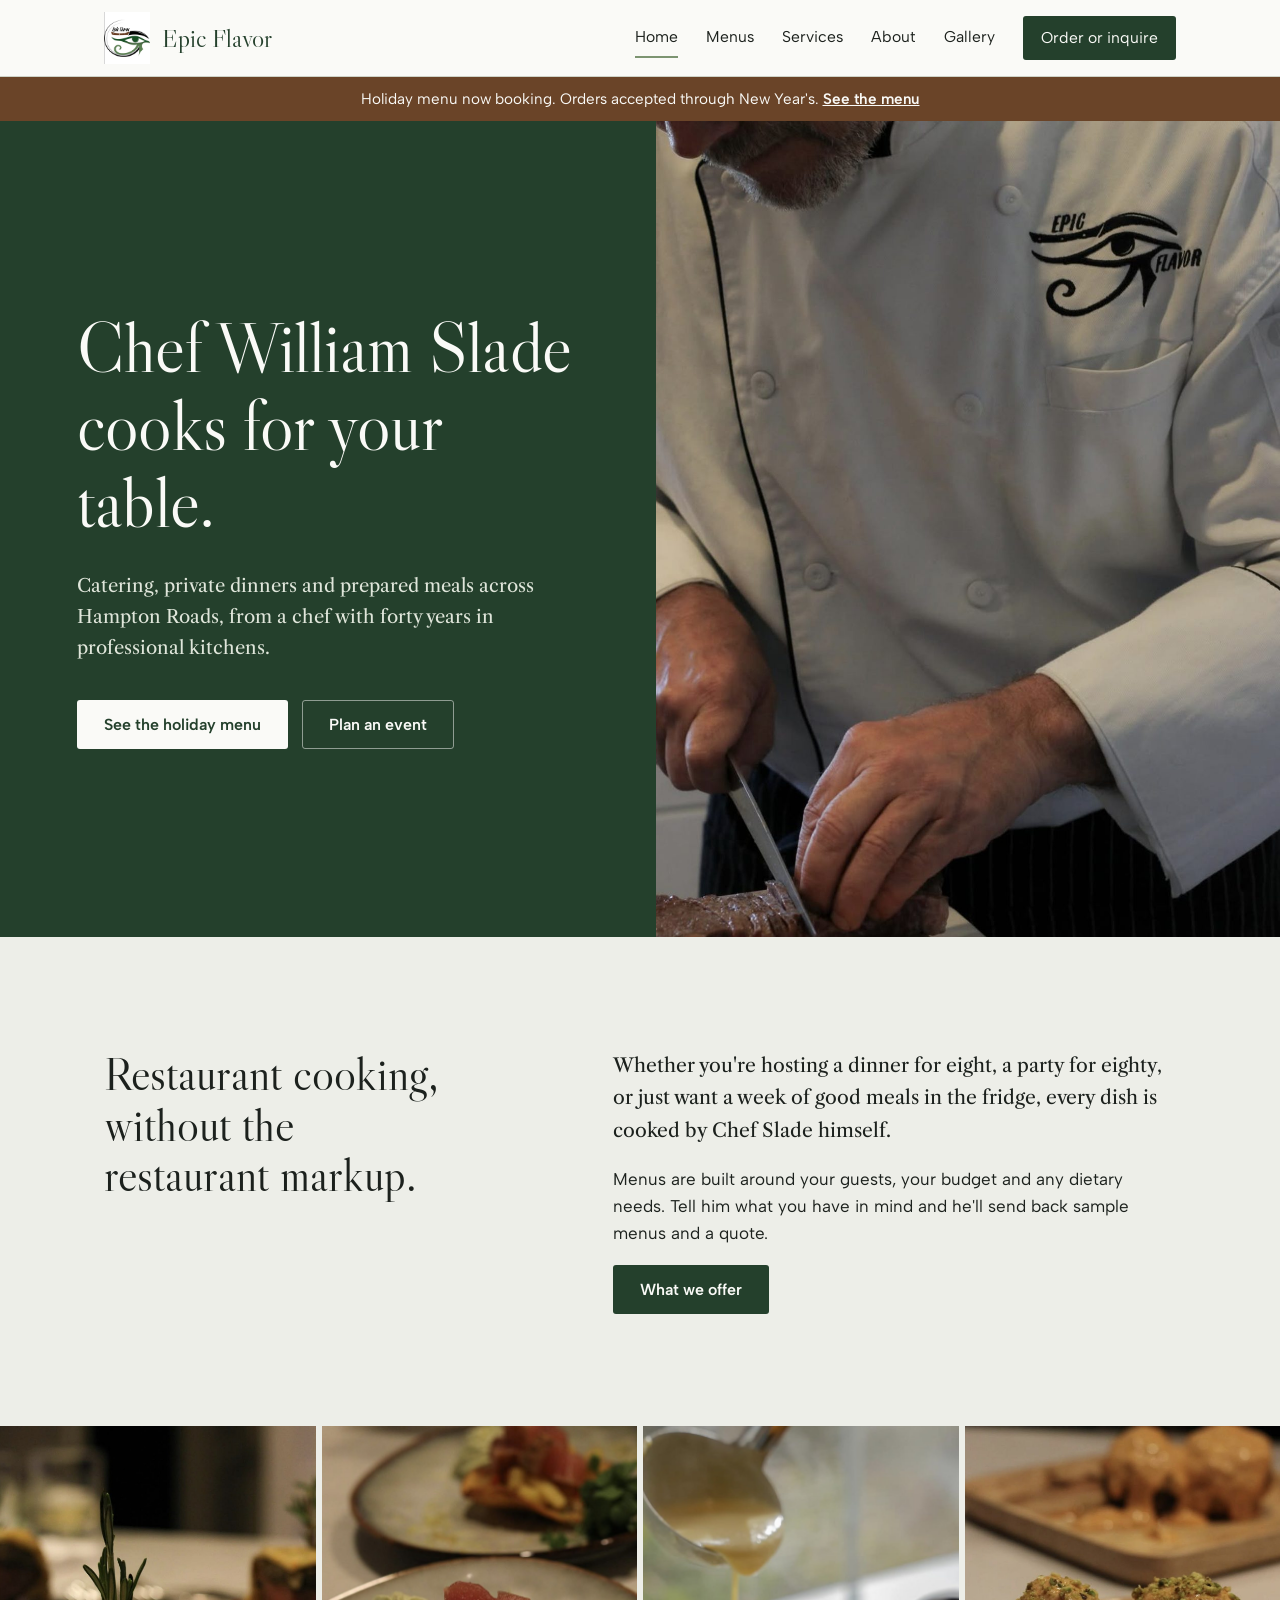
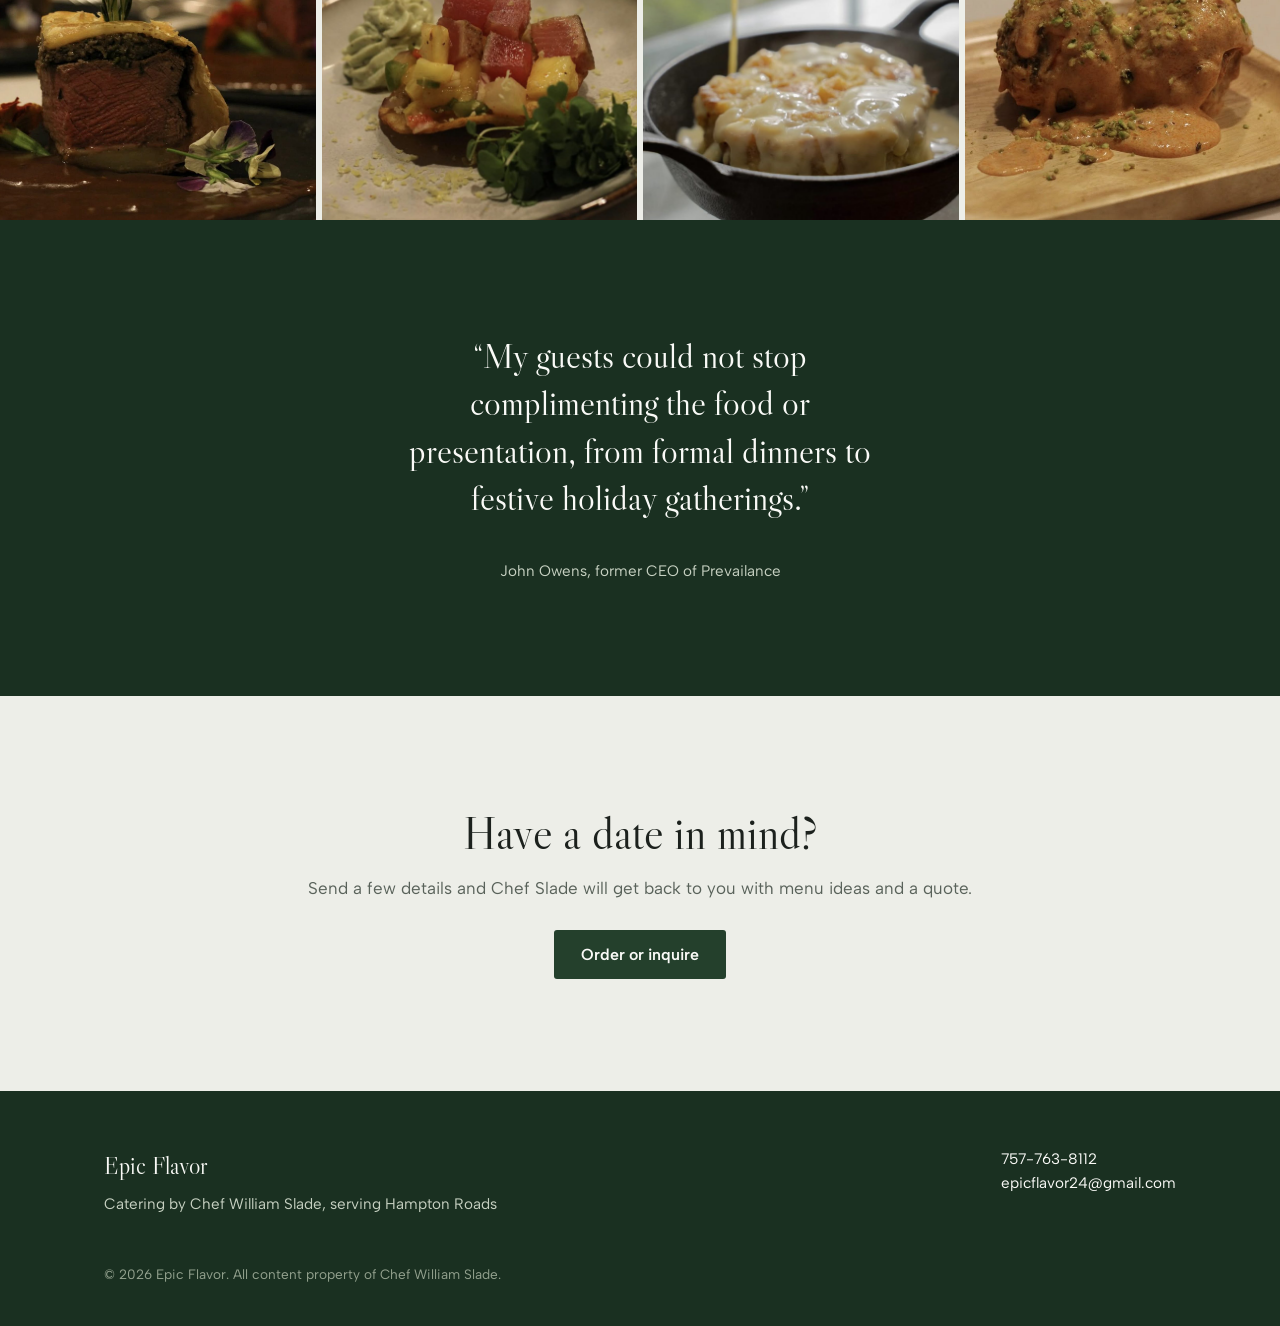
==== index.html @ 5817b961 "Build new Epic Flavor site Static site with menus stored as JSON, click-to-reveal pricing, Netlify F" ====
<!DOCTYPE html>
<html lang="en">
<head>
  <meta charset="utf-8">
  <meta name="viewport" content="width=device-width, initial-scale=1">
  <title>Epic Flavor | Catering by Chef William Slade</title>
  <meta name="description" content="Chef-made catering, private dinners and prepared meals in Hampton Roads by Chef William Slade.">
  <link rel="icon" href="/images/logo.png">
  <link rel="preconnect" href="https://fonts.googleapis.com">
  <link rel="preconnect" href="https://fonts.gstatic.com" crossorigin>
  <link href="https://fonts.googleapis.com/css2?family=Albert+Sans:wght@400;500;600&family=Libre+Caslon+Display&family=Libre+Caslon+Text:ital@0;1&display=swap" rel="stylesheet">
  <link rel="stylesheet" href="/styles.css">
</head>
<body>
  <header class="site-header">
    <div class="wrap">
      <a class="brand" href="/"><img src="/images/logo.png" alt="" width="46" height="52"><span>Epic Flavor</span></a>
      <button class="menu-toggle" type="button" aria-expanded="false" aria-controls="nav">Menu</button>
      <nav class="nav" id="nav" aria-label="Main">
        <a href="/index.html" aria-current="page">Home</a>
        <a href="/menus.html">Menus</a>
        <a href="/services.html">Services</a>
        <a href="/about.html">About</a>
        <a href="/gallery.html">Gallery</a>
        <a class="nav-order" href="/order.html">Order or inquire</a>
      </nav>
    </div>
  </header>
  <div class="season" hidden></div>
  <main>
    <section class="hero">
      <div class="hero-text">
        <h1>Chef William Slade cooks for your table.</h1>
        <p>Catering, private dinners and prepared meals across Hampton Roads, from a chef with forty years in professional kitchens.</p>
        <div class="hero-actions">
          <a class="btn btn-light" href="/menus.html">See the holiday menu</a>
          <a class="btn btn-ghost" href="/order.html">Plan an event</a>
        </div>
      </div>
      <div class="hero-photo">
        <img src="/images/chef-carving.jpg" alt="Chef William Slade carving beef tenderloin" width="1225" height="1600">
      </div>
    </section>

    <section class="section">
      <div class="wrap intro-grid">
        <h2>Restaurant cooking, without the restaurant markup.</h2>
        <div class="prose">
          <p class="lead">Whether you're hosting a dinner for eight, a party for eighty, or just want a week of good meals in the fridge, every dish is cooked by Chef Slade himself.</p>
          <p>Menus are built around your guests, your budget and any dietary needs. Tell him what you have in mind and he'll send back sample menus and a quote.</p>
          <a class="btn btn-dark" href="/services.html">What we offer</a>
        </div>
      </div>
    </section>

    <div class="strip" aria-label="Dishes by Chef Slade">
      <img src="/images/beef-wellington.jpg" alt="Beef Wellington with rosemary and edible flowers" loading="lazy">
      <img src="/images/ahi-tuna.jpg" alt="Seared ahi tuna with pineapple salsa on a crisp" loading="lazy">
      <img src="/images/bread-pudding.jpg" alt="Sauce poured over bread pudding in a cast iron dish" loading="lazy">
      <img src="/images/pistachio-dish.jpg" alt="Plated dish with sauce and crushed pistachio" loading="lazy">
    </div>

    <section class="section quote">
      <div class="wrap">
        <blockquote>
          <p>&ldquo;My guests could not stop complimenting the food or presentation, from formal dinners to festive holiday gatherings.&rdquo;</p>
          <cite>John Owens, former CEO of Prevailance</cite>
        </blockquote>
      </div>
    </section>

    <section class="section cta">
      <div class="wrap">
        <h2>Have a date in mind?</h2>
        <p>Send a few details and Chef Slade will get back to you with menu ideas and a quote.</p>
        <a class="btn btn-dark" href="/order.html">Order or inquire</a>
      </div>
    </section>
  </main>
  <footer class="site-footer">
    <div class="wrap">
      <div>
        <div class="f-brand">Epic Flavor</div>
        <div>Catering by Chef William Slade, serving Hampton Roads</div>
      </div>
      <div>
        <div><a href="tel:7577638112">757-763-8112</a></div>
        <div><a href="mailto:epicflavor24@gmail.com">epicflavor24@gmail.com</a></div>
      </div>
      <div class="small">&copy; <span id="yr">2026</span> Epic Flavor. All content property of Chef William Slade.</div>
    </div>
  </footer>
  <script src="/site.js" defer></script>
</body>
</html>
---- styles.css ----
:root {
  --linen: #edeee8;
  --paper: #fafaf7;
  --forest: #24402c;
  --forest-deep: #1a3021;
  --sage: #7c9471;
  --ink: #1c211d;
  --muted: #59625a;
  --walnut: #6a4428;
  --line: #cfd3c8;
  --display: "Libre Caslon Display", Georgia, serif;
  --serif: "Libre Caslon Text", Georgia, serif;
  --sans: "Albert Sans", system-ui, sans-serif;
  --wrap: 1120px;
}

*, *::before, *::after { box-sizing: border-box; }
html { -webkit-text-size-adjust: 100%; }
body {
  margin: 0;
  background: var(--linen);
  color: var(--ink);
  font: 400 1.0625rem/1.6 var(--sans);
}
img { display: block; max-width: 100%; height: auto; }
a { color: inherit; }
:focus-visible { outline: 2px solid var(--walnut); outline-offset: 3px; }

h1, h2, h3 { font-family: var(--display); font-weight: 400; line-height: 1.1; margin: 0; }
h1 { font-size: clamp(2.6rem, 5.5vw, 4.4rem); letter-spacing: -0.01em; }
h2 { font-size: clamp(2rem, 3.6vw, 2.9rem); }
h3 { font-size: 1.5rem; }
p { margin: 0 0 1em; }

.wrap { max-width: var(--wrap); margin: 0 auto; padding: 0 24px; }
.prose { max-width: 62ch; }
.lead { font-family: var(--serif); font-size: 1.2rem; line-height: 1.7; }

/* Header */
.site-header { background: var(--paper); border-bottom: 1px solid var(--line); }
.site-header .wrap { display: flex; align-items: center; justify-content: space-between; gap: 24px; min-height: 76px; }
.brand { display: flex; align-items: center; gap: 12px; text-decoration: none; }
.brand img { width: 46px; height: auto; }
.brand span { font-family: var(--display); font-size: 1.6rem; color: var(--forest); }
.nav { display: flex; gap: 28px; align-items: center; }
.nav a { text-decoration: none; font-size: 0.98rem; color: var(--ink); padding: 6px 0; border-bottom: 2px solid transparent; }
.nav a:hover, .nav a[aria-current="page"] { border-color: var(--sage); }
.nav .nav-order { background: var(--forest); color: var(--paper); padding: 9px 18px; border-radius: 3px; border: 0; }
.nav .nav-order:hover { background: var(--forest-deep); }
.menu-toggle { display: none; }

@media (max-width: 820px) {
  .menu-toggle {
    display: block; background: none; border: 1px solid var(--line); border-radius: 3px;
    font: 500 0.95rem var(--sans); padding: 8px 14px; color: var(--ink); cursor: pointer;
  }
  .nav { display: none; position: absolute; left: 0; right: 0; top: 76px; background: var(--paper);
    flex-direction: column; align-items: stretch; gap: 0; padding: 8px 24px 20px; border-bottom: 1px solid var(--line); z-index: 10; }
  .nav.open { display: flex; }
  .nav a { padding: 12px 0; border-bottom: 1px solid var(--line); }
  .nav .nav-order { margin-top: 14px; text-align: center; }
  .site-header { position: relative; }
}

/* Season banner */
.season { background: var(--walnut); color: var(--paper); text-align: center; font-size: 0.95rem; padding: 10px 24px; }
.season a { color: var(--paper); font-weight: 600; }
.season[hidden] { display: none; }

/* Buttons */
.btn {
  display: inline-block; text-decoration: none; font: 600 1rem var(--sans);
  padding: 14px 26px; border-radius: 3px; border: 1px solid transparent; cursor: pointer;
}
.btn-light { background: var(--paper); color: var(--forest); }
.btn-light:hover { background: #fff; }
.btn-ghost { border-color: rgba(250,250,247,0.5); color: var(--paper); }
.btn-ghost:hover { border-color: var(--paper); }
.btn-dark { background: var(--forest); color: var(--paper); }
.btn-dark:hover { background: var(--forest-deep); }

/* Hero */
.hero { display: grid; grid-template-columns: 1.05fr 1fr; background: var(--forest); color: var(--paper); min-height: min(86vh, 760px); }
.hero-text { padding: clamp(48px, 8vw, 110px) clamp(24px, 6vw, 80px); display: flex; flex-direction: column; justify-content: center; }
.hero-text h1 { max-width: 13ch; }
.hero-text p { font-family: var(--serif); font-size: 1.15rem; line-height: 1.7; max-width: 40ch; margin: 28px 0 36px; color: #dfe5da; }
.hero-actions { display: flex; flex-wrap: wrap; gap: 14px; }
.hero-photo { position: relative; overflow: hidden; }
.hero-photo img { width: 100%; height: 100%; object-fit: cover; object-position: 50% 30%; }
@media (max-width: 820px) {
  .hero { grid-template-columns: 1fr; }
  .hero-photo { order: -1; height: 56vh; }
}

/* Sections */
.section { padding: clamp(64px, 9vw, 112px) 0; }
.section-tight { padding-top: 0; }
.section-paper { background: var(--paper); }

.intro-grid { display: grid; grid-template-columns: 1fr 1.3fr; gap: clamp(32px, 6vw, 88px); align-items: start; }
.intro-grid h2 { max-width: 12ch; }
@media (max-width: 820px) { .intro-grid { grid-template-columns: 1fr; } }

/* Offerings list */
.offerings { margin-top: 48px; border-top: 1px solid var(--line); }
.offering { display: grid; grid-template-columns: 240px 1fr auto; gap: 24px; padding: 28px 0; border-bottom: 1px solid var(--line); align-items: baseline; }
.offering h3 { color: var(--forest); }
.offering p { margin: 0; color: var(--muted); max-width: 56ch; }
.offering .price { font-family: var(--serif); color: var(--walnut); white-space: nowrap; }
@media (max-width: 820px) { .offering { grid-template-columns: 1fr; gap: 6px; } }

/* Photo strip */
.strip { display: grid; grid-template-columns: repeat(4, 1fr); gap: 6px; }
.strip img { aspect-ratio: 4 / 5; object-fit: cover; width: 100%; }
@media (max-width: 820px) { .strip { grid-template-columns: repeat(2, 1fr); } }

/* Quote */
.quote { background: var(--forest-deep); color: var(--paper); }
.quote blockquote { margin: 0 auto; max-width: 30em; text-align: center; }
.quote blockquote p { font-family: var(--display); font-size: clamp(1.5rem, 2.8vw, 2.2rem); line-height: 1.35; }
.quote cite { font-style: normal; font-size: 0.95rem; color: #c7d1c2; }

/* CTA band */
.cta { text-align: center; }
.cta h2 { margin-bottom: 16px; }
.cta p { color: var(--muted); margin-bottom: 28px; }

/* Page heads */
.page-head { padding: clamp(56px, 8vw, 96px) 0 clamp(32px, 4vw, 48px); }
.page-head p { margin-top: 20px; }

/* About */
.about-grid { display: grid; grid-template-columns: 0.9fr 1.1fr; gap: clamp(32px, 6vw, 80px); align-items: start; }
.about-grid img { width: 100%; }
@media (max-width: 820px) { .about-grid { grid-template-columns: 1fr; } }
.testimonials { display: grid; grid-template-columns: 1fr 1fr; gap: 56px 64px; margin-top: 48px; }
.testimonials figure { margin: 0; }
.testimonials blockquote { margin: 0 0 14px; font-family: var(--serif); line-height: 1.75; }
.testimonials figcaption { font-size: 0.95rem; color: var(--muted); }
.testimonials figcaption strong { color: var(--ink); font-weight: 600; display: block; }
@media (max-width: 820px) { .testimonials { grid-template-columns: 1fr; } }

/* Gallery */
.gallery { columns: 3 280px; column-gap: 10px; }
.gallery img { width: 100%; margin-bottom: 10px; break-inside: avoid; }

/* Menus */
.tabs { display: flex; gap: 8px; flex-wrap: wrap; margin-bottom: 40px; }
.tab { font: 500 1rem var(--sans); background: transparent; border: 1px solid var(--line); color: var(--ink); padding: 10px 20px; border-radius: 3px; cursor: pointer; }
.tab[aria-selected="true"] { background: var(--forest); border-color: var(--forest); color: var(--paper); }
.menu-intro { max-width: 60ch; color: var(--muted); }
.price-toggle { margin: 8px 0 48px; }
.menu-section { margin-bottom: 56px; }
.menu-section h2 { font-size: 2rem; color: var(--forest); padding-bottom: 12px; border-bottom: 1px solid var(--line); }
.menu-note { font-family: var(--serif); font-style: italic; color: var(--muted); margin: 12px 0 0; }
.menu-items { list-style: none; margin: 8px 0 0; padding: 0; display: grid; grid-template-columns: 1fr 1fr; column-gap: 64px; }
.menu-items li { padding: 18px 0; border-bottom: 1px dotted var(--line); }
.menu-items .row { display: flex; justify-content: space-between; gap: 16px; align-items: baseline; }
.menu-items .name { font-weight: 600; }
.menu-items .desc { color: var(--muted); font-size: 0.98rem; margin-top: 4px; }
.menu-items .price { font-family: var(--serif); color: var(--walnut); white-space: nowrap; display: none; }
.show-prices .menu-items .price { display: inline; }
@media (max-width: 820px) { .menu-items { grid-template-columns: 1fr; } }

/* Form */
.form { display: grid; grid-template-columns: 1fr 1fr; gap: 20px 24px; max-width: 760px; }
.form .full { grid-column: 1 / -1; }
.form label { display: block; font-weight: 600; font-size: 0.95rem; margin-bottom: 6px; }
.form .hint { font-weight: 400; color: var(--muted); }
.form input, .form select, .form textarea {
  width: 100%; font: 400 1rem var(--sans); color: var(--ink); background: var(--paper);
  border: 1px solid #b9bfb3; border-radius: 3px; padding: 12px 14px;
}
.form textarea { min-height: 140px; resize: vertical; }
.form input:focus, .form select:focus, .form textarea:focus { outline: 2px solid var(--sage); outline-offset: 0; border-color: var(--sage); }
.hidden-field { position: absolute; left: -9999px; }
@media (max-width: 640px) { .form { grid-template-columns: 1fr; } }
.contact-direct { margin-top: 40px; color: var(--muted); }

/* Footer */
.site-footer { background: var(--forest-deep); color: #c7d1c2; padding: 56px 0 40px; font-size: 0.95rem; }
.site-footer .wrap { display: flex; flex-wrap: wrap; justify-content: space-between; gap: 32px; }
.site-footer .f-brand { font-family: var(--display); font-size: 1.5rem; color: var(--paper); margin-bottom: 6px; }
.site-footer a { color: var(--paper); text-decoration: none; }
.site-footer a:hover { text-decoration: underline; }
.site-footer .small { width: 100%; font-size: 0.85rem; color: #94a28f; margin-top: 16px; }

@media (prefers-reduced-motion: no-preference) {
  .hero-text > * { animation: rise 0.8s ease-out both; }
  .hero-text > *:nth-child(2) { animation-delay: 0.12s; }
  .hero-text > *:nth-child(3) { animation-delay: 0.24s; }
  @keyframes rise { from { opacity: 0; transform: translateY(14px); } to { opacity: 1; transform: none; } }
}
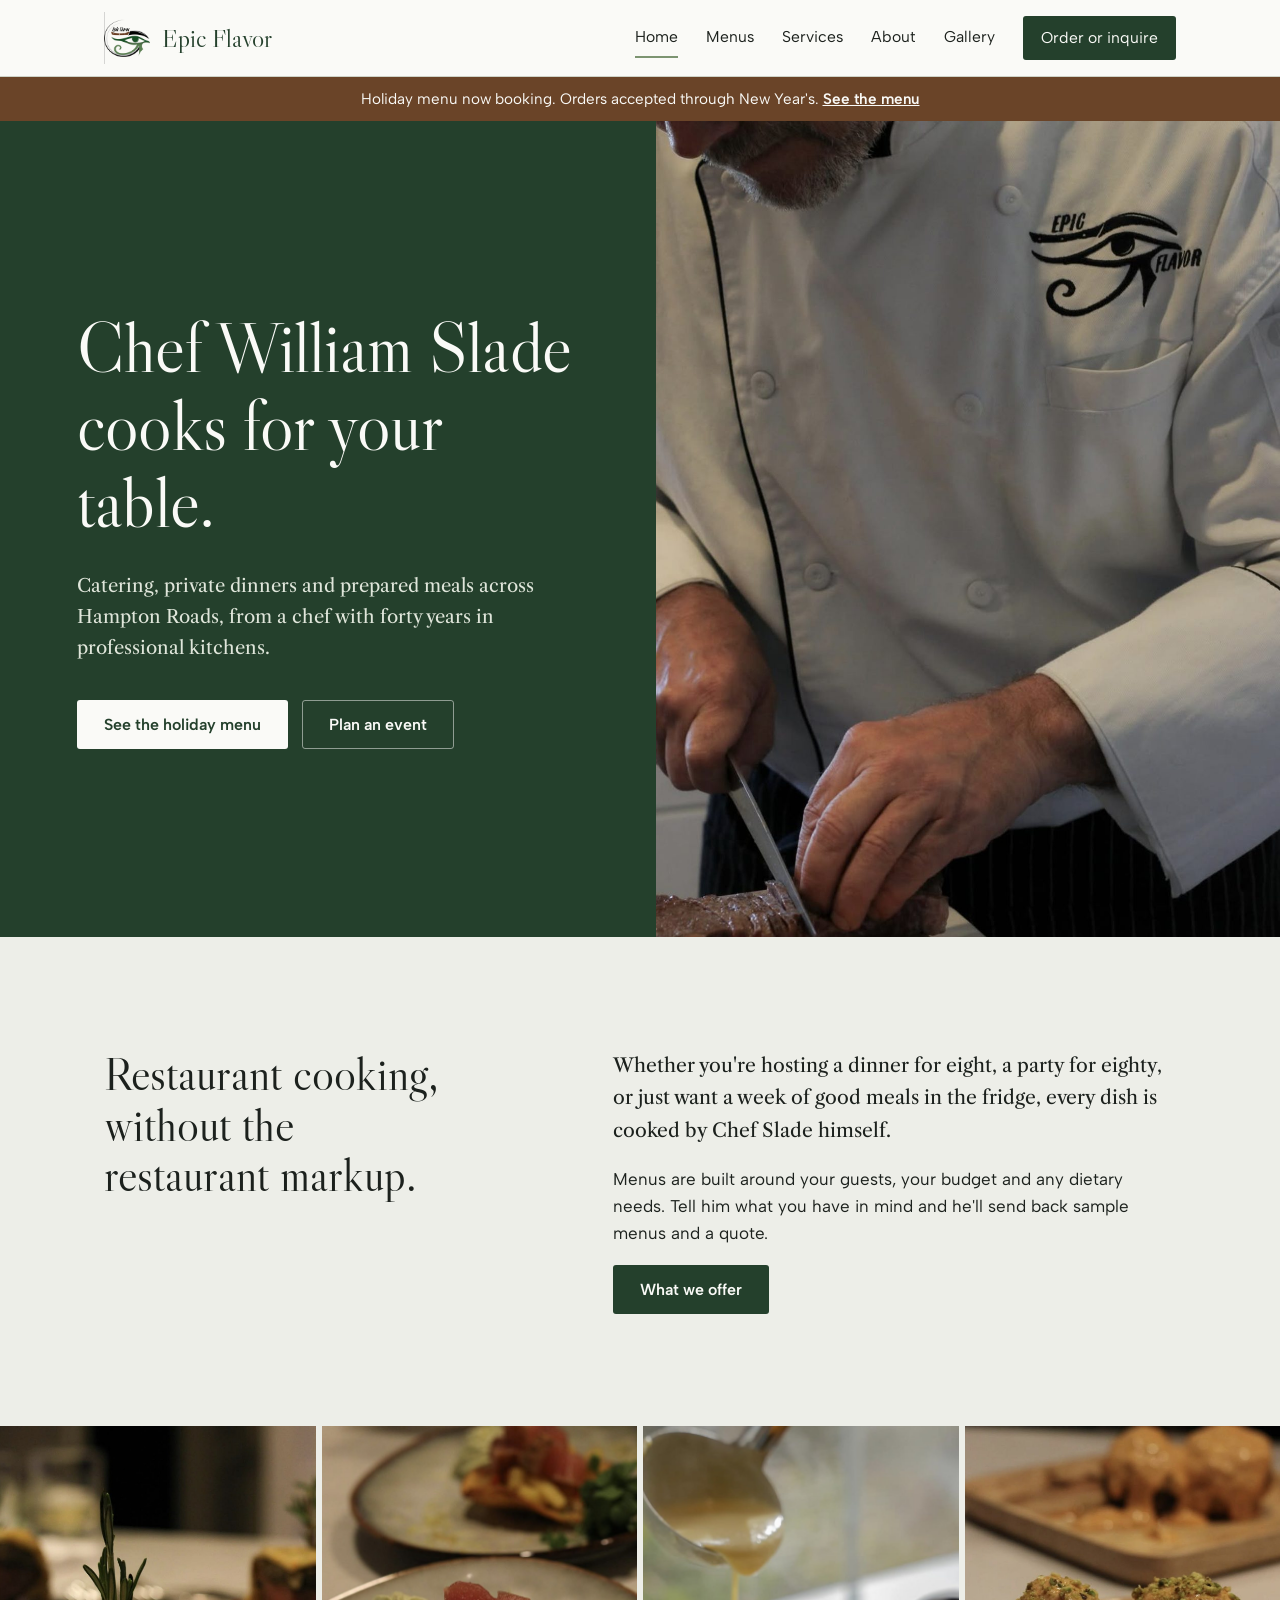
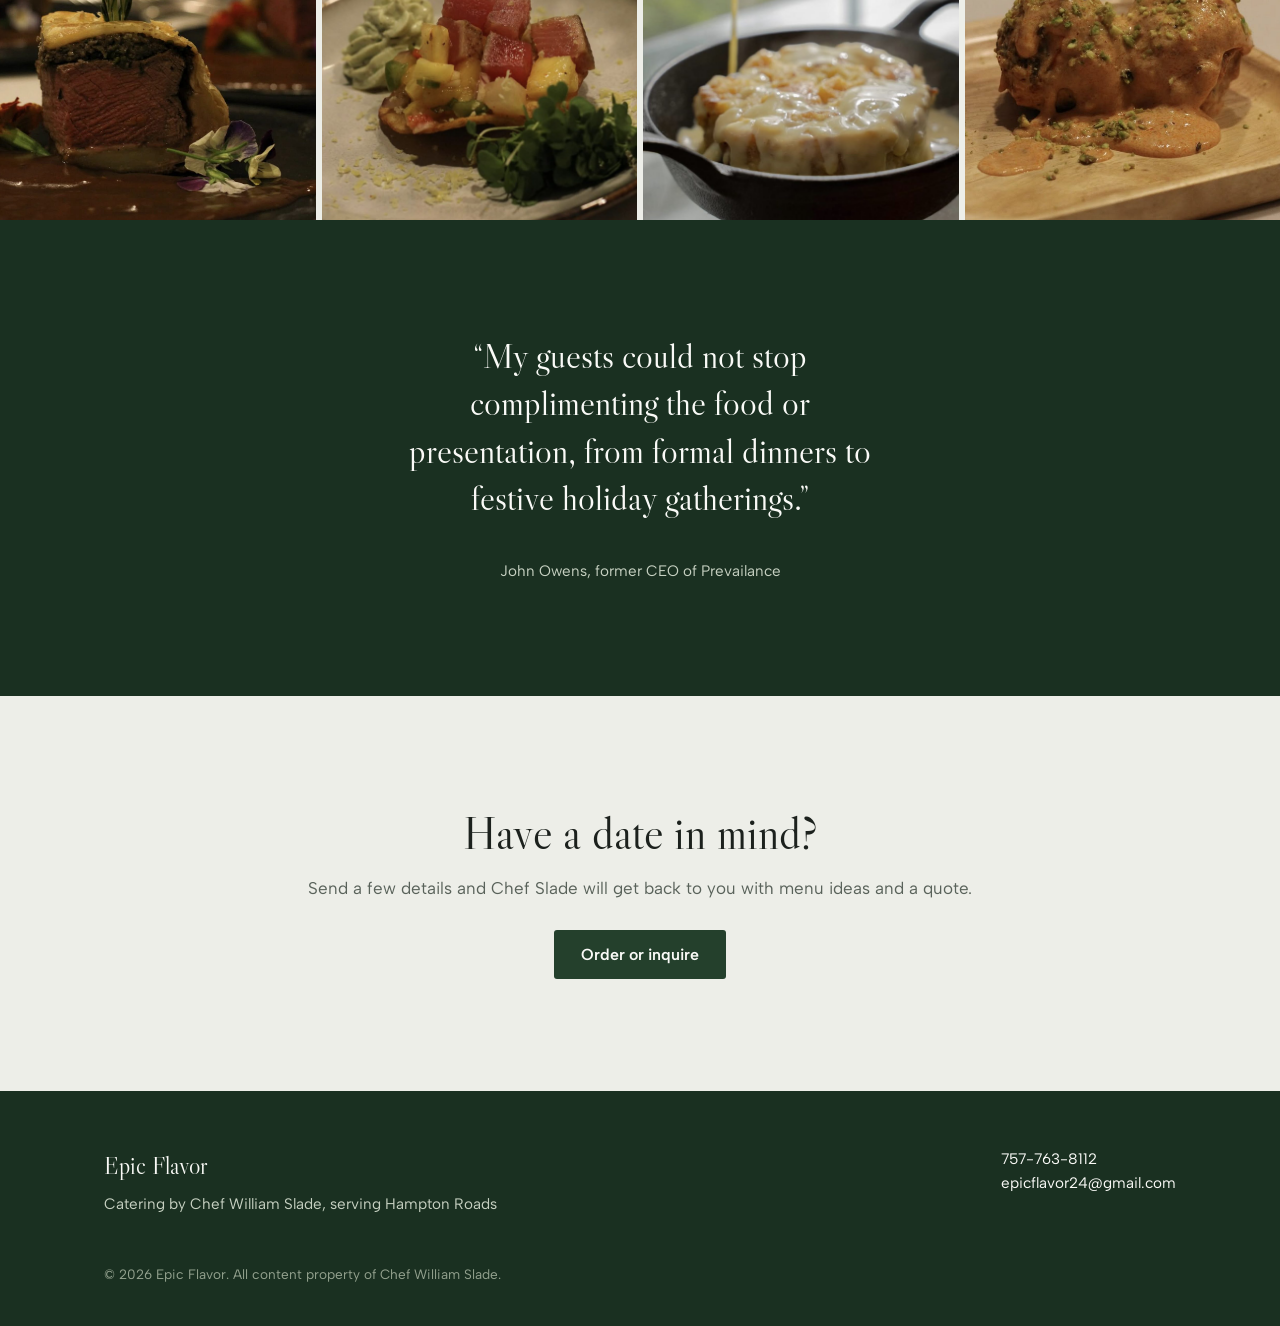
==== commit 52415d46: "Make header logo background transparent Co-Authored-By: Claude Opus 5.5 <noreply@anthropic.com> Clau" ====
--- a/index.html
+++ b/index.html
@@ -14,7 +14,7 @@
 <body>
   <header class="site-header">
     <div class="wrap">
-      <a class="brand" href="/"><img src="/images/logo.png" alt="" width="46" height="52"><span>Epic Flavor</span></a>
+      <a class="brand" href="/"><img src="/images/logo.png" alt="" width="46" height="46"><span>Epic Flavor</span></a>
       <button class="menu-toggle" type="button" aria-expanded="false" aria-controls="nav">Menu</button>
       <nav class="nav" id="nav" aria-label="Main">
         <a href="/index.html" aria-current="page">Home</a>
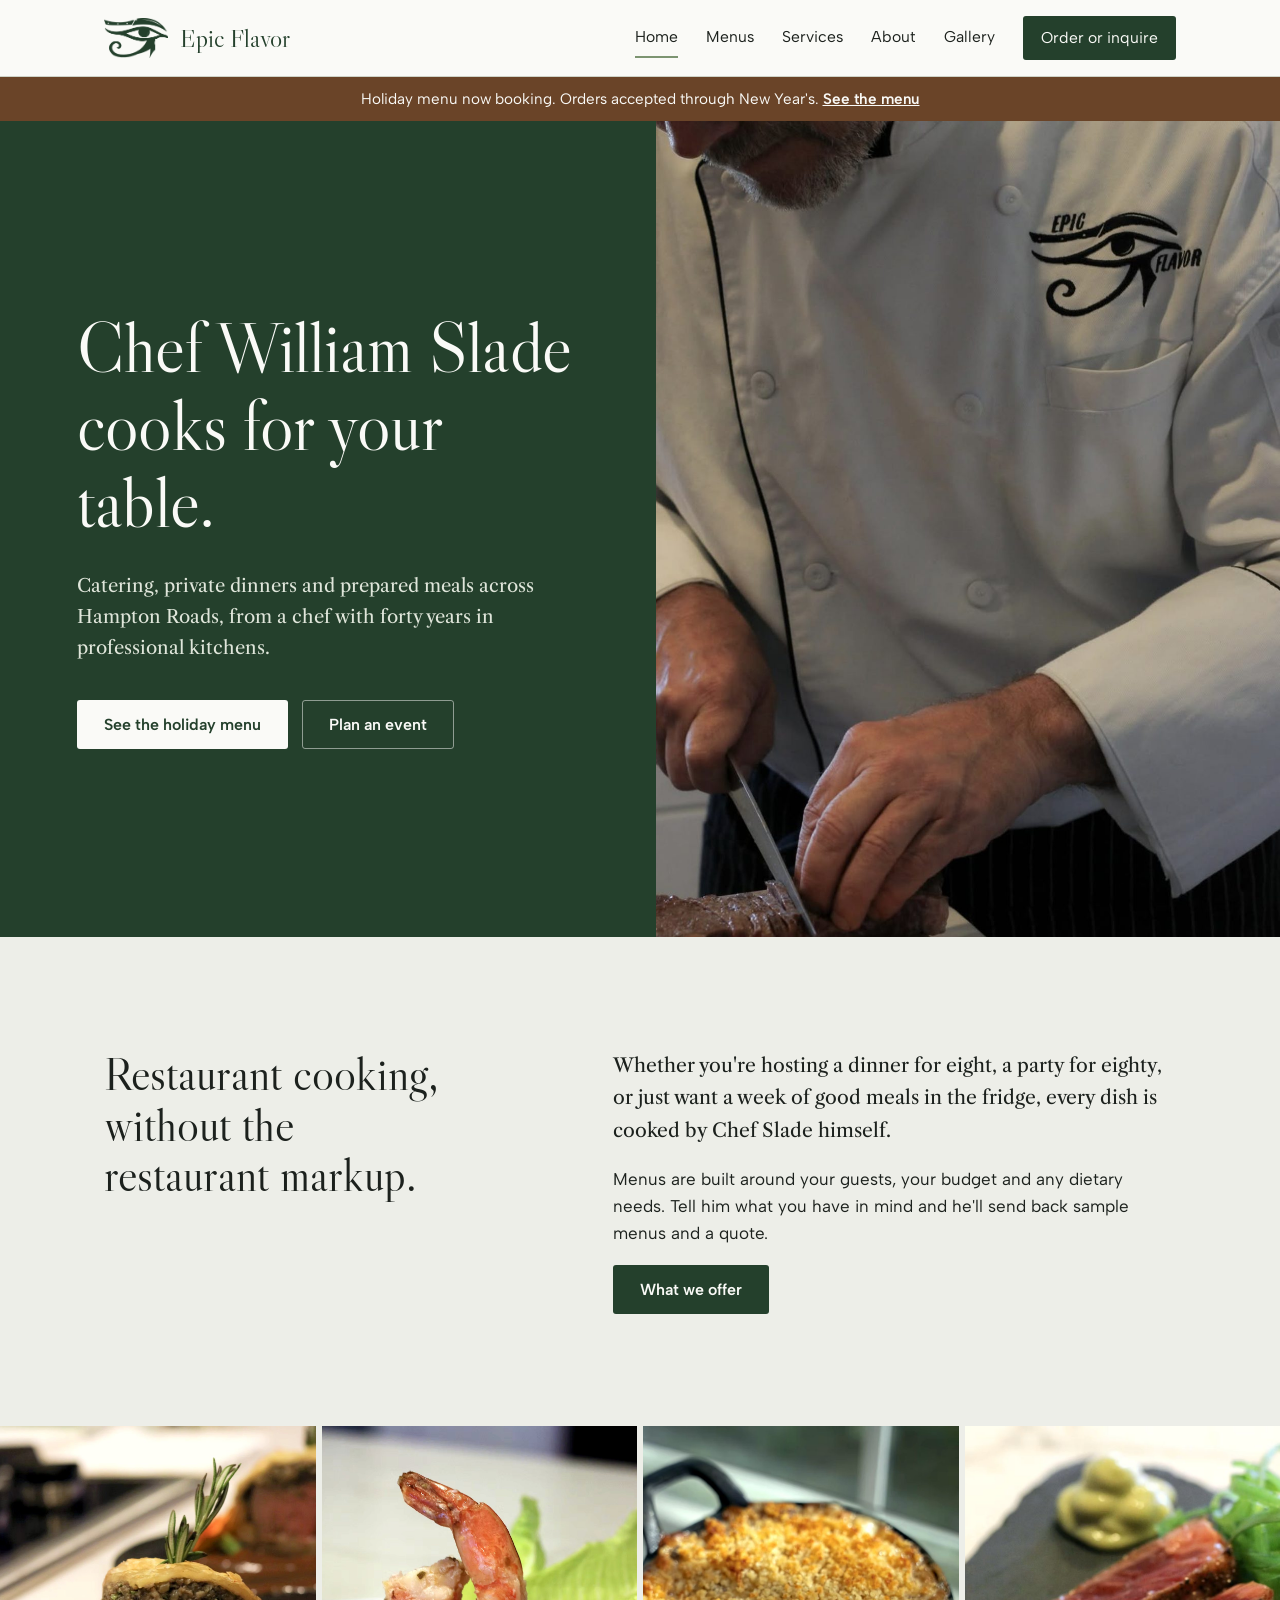
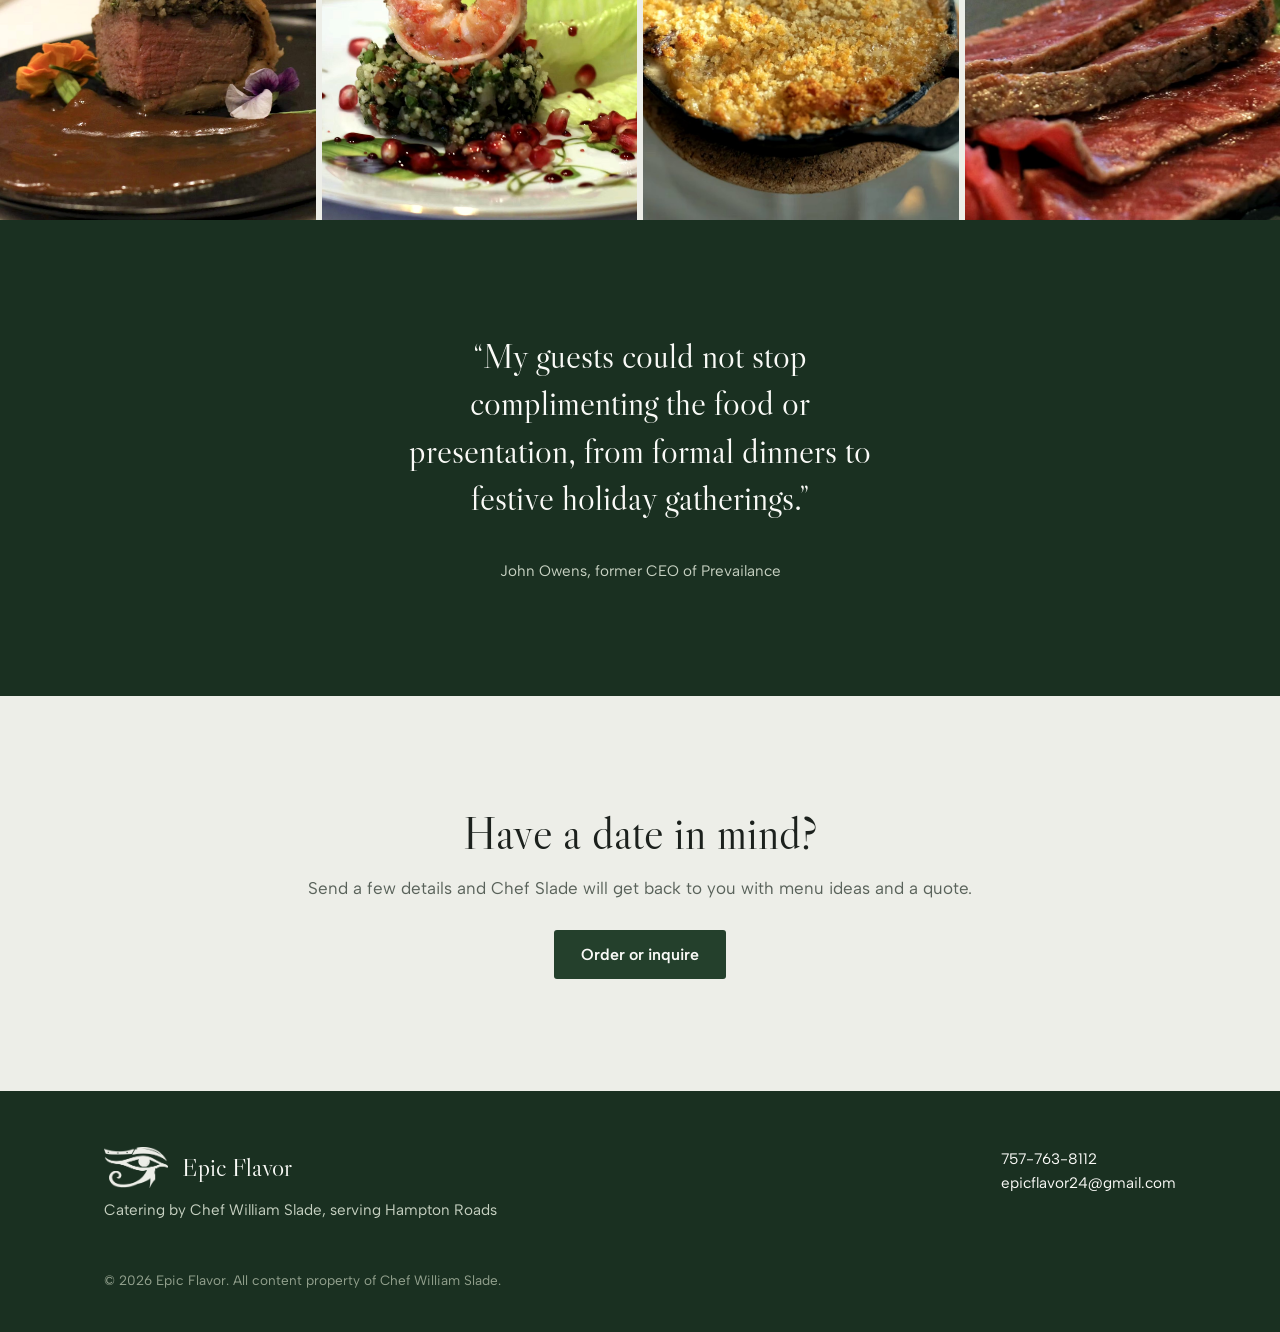
==== commit 5de92983: "Refresh logo, menus, services and gallery Solid-color logo rebuilt from the chef coat design, varied" ====
--- a/index.html
+++ b/index.html
@@ -5,7 +5,7 @@
   <meta name="viewport" content="width=device-width, initial-scale=1">
   <title>Epic Flavor | Catering by Chef William Slade</title>
   <meta name="description" content="Chef-made catering, private dinners and prepared meals in Hampton Roads by Chef William Slade.">
-  <link rel="icon" href="/images/logo.png">
+  <link rel="icon" href="/images/logo-mark.png">
   <link rel="preconnect" href="https://fonts.googleapis.com">
   <link rel="preconnect" href="https://fonts.gstatic.com" crossorigin>
   <link href="https://fonts.googleapis.com/css2?family=Albert+Sans:wght@400;500;600&family=Libre+Caslon+Display&family=Libre+Caslon+Text:ital@0;1&display=swap" rel="stylesheet">
@@ -14,7 +14,7 @@
 <body>
   <header class="site-header">
     <div class="wrap">
-      <a class="brand" href="/"><img src="/images/logo.png" alt="" width="46" height="46"><span>Epic Flavor</span></a>
+      <a class="brand" href="/"><img src="/images/logo-mark.png" alt="" width="64" height="43"><span>Epic Flavor</span></a>
       <button class="menu-toggle" type="button" aria-expanded="false" aria-controls="nav">Menu</button>
       <nav class="nav" id="nav" aria-label="Main">
         <a href="/index.html" aria-current="page">Home</a>
@@ -55,9 +55,9 @@
 
     <div class="strip" aria-label="Dishes by Chef Slade">
       <img src="/images/beef-wellington.jpg" alt="Beef Wellington with rosemary and edible flowers" loading="lazy">
-      <img src="/images/ahi-tuna.jpg" alt="Seared ahi tuna with pineapple salsa on a crisp" loading="lazy">
-      <img src="/images/bread-pudding.jpg" alt="Sauce poured over bread pudding in a cast iron dish" loading="lazy">
-      <img src="/images/pistachio-dish.jpg" alt="Plated dish with sauce and crushed pistachio" loading="lazy">
+      <img src="/images/prawn-tabouli.jpg" alt="Jumbo prawn with tabouli and pomegranate" loading="lazy">
+      <img src="/images/mac-and-cheese.jpg" alt="Baked mac and cheese in a cast iron dish" loading="lazy">
+      <img src="/images/wagyu-tataki.jpg" alt="Sliced wagyu tataki on slate" loading="lazy">
     </div>
 
     <section class="section quote">
@@ -80,7 +80,7 @@
   <footer class="site-footer">
     <div class="wrap">
       <div>
-        <div class="f-brand">Epic Flavor</div>
+        <div class="f-brand"><img src="/images/logo-mark-light.png" alt="" width="64" height="41"><span>Epic Flavor</span></div>
         <div>Catering by Chef William Slade, serving Hampton Roads</div>
       </div>
       <div>
--- a/styles.css
+++ b/styles.css
@@ -40,7 +40,7 @@
 .site-header { background: var(--paper); border-bottom: 1px solid var(--line); }
 .site-header .wrap { display: flex; align-items: center; justify-content: space-between; gap: 24px; min-height: 76px; }
 .brand { display: flex; align-items: center; gap: 12px; text-decoration: none; }
-.brand img { width: 46px; height: auto; }
+.brand img { width: 64px; height: auto; }
 .brand span { font-family: var(--display); font-size: 1.6rem; color: var(--forest); }
 .nav { display: flex; gap: 28px; align-items: center; }
 .nav a { text-decoration: none; font-size: 0.98rem; color: var(--ink); padding: 6px 0; border-bottom: 2px solid transparent; }
@@ -140,9 +140,6 @@
 .testimonials figcaption strong { color: var(--ink); font-weight: 600; display: block; }
 @media (max-width: 820px) { .testimonials { grid-template-columns: 1fr; } }
 
-/* Gallery */
-.gallery { columns: 3 280px; column-gap: 10px; }
-.gallery img { width: 100%; margin-bottom: 10px; break-inside: avoid; }
 
 /* Menus */
 .tabs { display: flex; gap: 8px; flex-wrap: wrap; margin-bottom: 40px; }
@@ -150,17 +147,15 @@
 .tab[aria-selected="true"] { background: var(--forest); border-color: var(--forest); color: var(--paper); }
 .menu-intro { max-width: 60ch; color: var(--muted); }
 .price-toggle { margin: 8px 0 48px; }
-.menu-section { margin-bottom: 56px; }
-.menu-section h2 { font-size: 2rem; color: var(--forest); padding-bottom: 12px; border-bottom: 1px solid var(--line); }
+
 .menu-note { font-family: var(--serif); font-style: italic; color: var(--muted); margin: 12px 0 0; }
-.menu-items { list-style: none; margin: 8px 0 0; padding: 0; display: grid; grid-template-columns: 1fr 1fr; column-gap: 64px; }
+.menu-items { list-style: none; margin: 8px 0 0; padding: 0; }
 .menu-items li { padding: 18px 0; border-bottom: 1px dotted var(--line); }
 .menu-items .row { display: flex; justify-content: space-between; gap: 16px; align-items: baseline; }
 .menu-items .name { font-weight: 600; }
 .menu-items .desc { color: var(--muted); font-size: 0.98rem; margin-top: 4px; }
 .menu-items .price { font-family: var(--serif); color: var(--walnut); white-space: nowrap; display: none; }
-.show-prices .menu-items .price { display: inline; }
-@media (max-width: 820px) { .menu-items { grid-template-columns: 1fr; } }
+.show-prices .price { display: inline; }
 
 /* Form */
 .form { display: grid; grid-template-columns: 1fr 1fr; gap: 20px 24px; max-width: 760px; }
@@ -180,7 +175,7 @@
 /* Footer */
 .site-footer { background: var(--forest-deep); color: #c7d1c2; padding: 56px 0 40px; font-size: 0.95rem; }
 .site-footer .wrap { display: flex; flex-wrap: wrap; justify-content: space-between; gap: 32px; }
-.site-footer .f-brand { font-family: var(--display); font-size: 1.5rem; color: var(--paper); margin-bottom: 6px; }
+.site-footer .f-logo { width: 170px; height: auto; margin-bottom: 14px; }
 .site-footer a { color: var(--paper); text-decoration: none; }
 .site-footer a:hover { text-decoration: underline; }
 .site-footer .small { width: 100%; font-size: 0.85rem; color: #94a28f; margin-top: 16px; }
@@ -191,3 +186,68 @@
   .hero-text > *:nth-child(3) { animation-delay: 0.24s; }
   @keyframes rise { from { opacity: 0; transform: translateY(14px); } to { opacity: 1; transform: none; } }
 }
+
+/* Menu sections: varied layouts */
+.menu-section { margin-bottom: clamp(56px, 8vw, 96px); }
+.menu-section h2 { font-size: clamp(2rem, 3.4vw, 2.6rem); color: var(--forest); margin-top: 4px; }
+.menu-section.has-image { display: grid; grid-template-columns: 5fr 7fr; gap: clamp(32px, 5vw, 72px); align-items: start; }
+.menu-section.has-image.flip { grid-template-columns: 7fr 5fr; }
+.menu-section.has-image.flip .menu-photo { order: 2; }
+.menu-photo { width: 100%; aspect-ratio: 1 / 1; object-fit: cover; object-position: center; }
+.menu-section:not(.has-image) .menu-items { display: grid; grid-template-columns: 1fr 1fr; column-gap: 64px; }
+.menu-items .price, .compact-items .price { display: none; }
+.menu-section.is-compact { align-items: center; }
+.compact-items { list-style: none; padding: 0; margin: 20px 0 0; }
+.compact-items li { font-family: var(--display); font-size: clamp(1.3rem, 2.2vw, 1.75rem); line-height: 1.3; padding: 12px 0; border-bottom: 1px solid var(--line); }
+.menu-section.is-band { background: var(--forest); color: var(--paper); padding: clamp(32px, 5vw, 64px); }
+.menu-section.is-band h2 { color: var(--paper); }
+.menu-section.is-band .menu-items { grid-template-columns: repeat(3, 1fr); column-gap: 40px; }
+.menu-section.is-band .menu-items li { border-bottom: 0; border-top: 1px solid rgba(250,250,247,0.25); padding-top: 20px; }
+.menu-section.is-band .row { flex-direction: column; gap: 4px; }
+.menu-section.is-band .name { font-family: var(--display); font-weight: 400; font-size: 1.5rem; }
+.menu-section.is-band .desc { color: #c9d3c4; }
+.menu-section.is-band .price { color: #e2c9a8; }
+.menu-section.is-band .menu-note { color: #c9d3c4; }
+@media (max-width: 820px) {
+  .menu-section.has-image, .menu-section.is-compact { grid-template-columns: 1fr; }
+  .menu-section.has-image.flip .menu-photo { order: 0; }
+  .menu-section.has-image.flip { grid-template-columns: 1fr; }
+  .menu-photo { aspect-ratio: 16 / 10; }
+  .menu-section:not(.has-image) .menu-items, .menu-section.is-band .menu-items { grid-template-columns: 1fr; }
+}
+
+/* Services: photo stories */
+.services { display: grid; gap: clamp(56px, 8vw, 104px); }
+.service { display: grid; grid-template-columns: 1.1fr 0.9fr; gap: clamp(28px, 5vw, 72px); align-items: center; }
+.service:nth-child(even) img { order: 2; }
+.service img { width: 100%; aspect-ratio: 5 / 4; object-fit: cover; }
+.service h2 { color: var(--forest); }
+.service-meta { font-family: var(--serif); font-style: italic; color: var(--walnut); margin: 10px 0 18px; }
+.service .price { display: block; font-family: var(--serif); font-size: 1.15rem; color: var(--walnut); border-top: 1px solid var(--line); padding-top: 14px; margin-top: 18px; }
+.service .price[hidden] { display: none; }
+.page-head .btn { margin-top: 8px; }
+@media (max-width: 820px) { .service { grid-template-columns: 1fr; } .service:nth-child(even) img { order: 0; } }
+
+/* Gallery */
+.gallery { display: grid; grid-template-columns: repeat(3, 1fr); gap: 10px; }
+.gallery figure { position: relative; margin: 0; overflow: hidden; }
+.gallery img { width: 100%; aspect-ratio: 1 / 1; object-fit: cover; display: block; }
+.gallery figcaption { font-size: 0.95rem; color: var(--muted); padding: 8px 2px 4px; }
+@media (max-width: 820px) { .gallery { grid-template-columns: repeat(2, 1fr); } }
+@media (hover: hover) {
+  .gallery figcaption {
+    position: absolute; inset: 0; display: flex; align-items: center; justify-content: center; text-align: center;
+    padding: 24px; background: rgba(28, 33, 29, 0.62); color: var(--paper);
+    font-family: var(--display); font-size: 1.7rem; opacity: 0; transition: opacity 0.25s ease;
+  }
+  .gallery img { transition: filter 0.25s ease; }
+  .gallery figure:hover img { filter: grayscale(1); }
+  .gallery figure:hover figcaption { opacity: 1; }
+}
+.show-prices .menu-items .price, .show-prices .compact-items .price { display: inline; }
+.menu-section.is-compact .compact-items { columns: 2; column-gap: 64px; }
+.menu-section.is-compact .compact-items li { break-inside: avoid; }
+@media (max-width: 820px) { .menu-section.is-compact .compact-items { columns: 1; } }
+.site-footer .f-brand { display: flex; align-items: center; gap: 14px; margin-bottom: 10px; }
+.site-footer .f-brand img { width: 64px; height: auto; }
+.site-footer .f-brand span { font-family: var(--display); font-size: 1.6rem; color: var(--paper); }
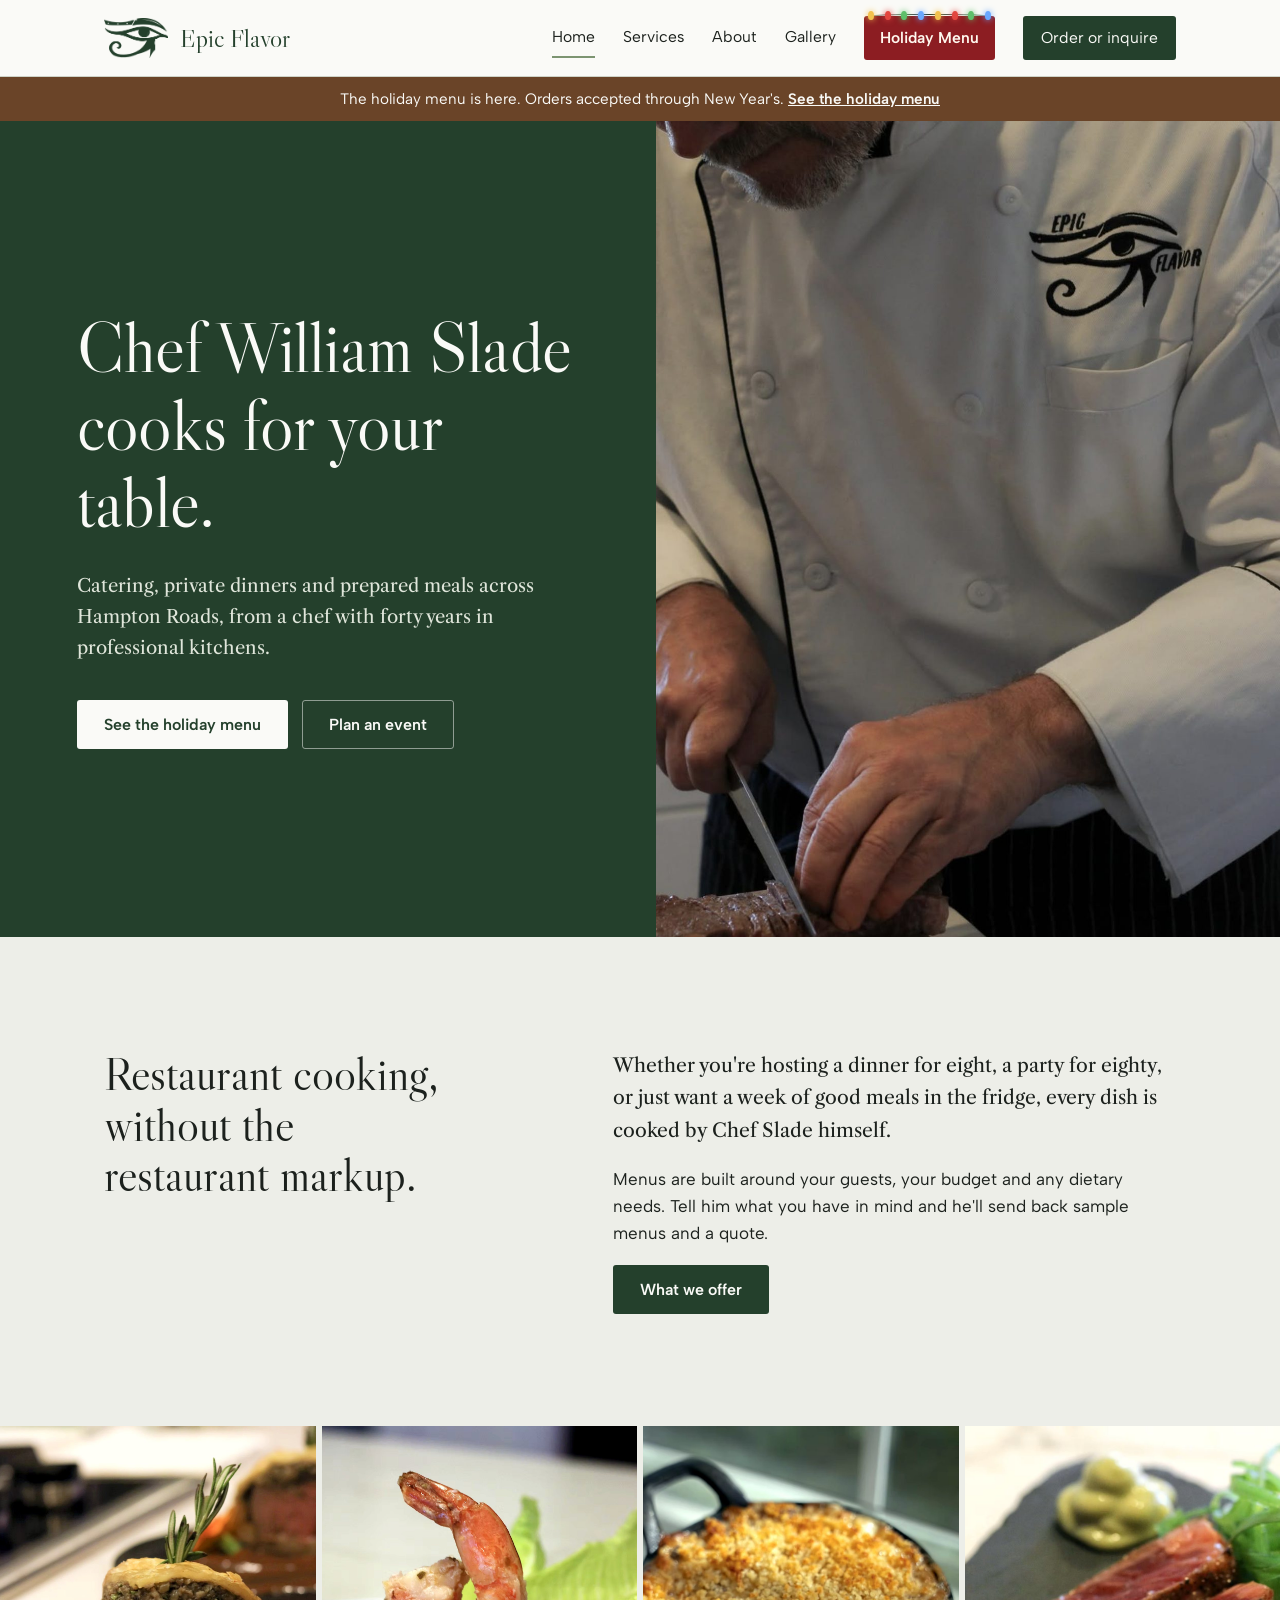
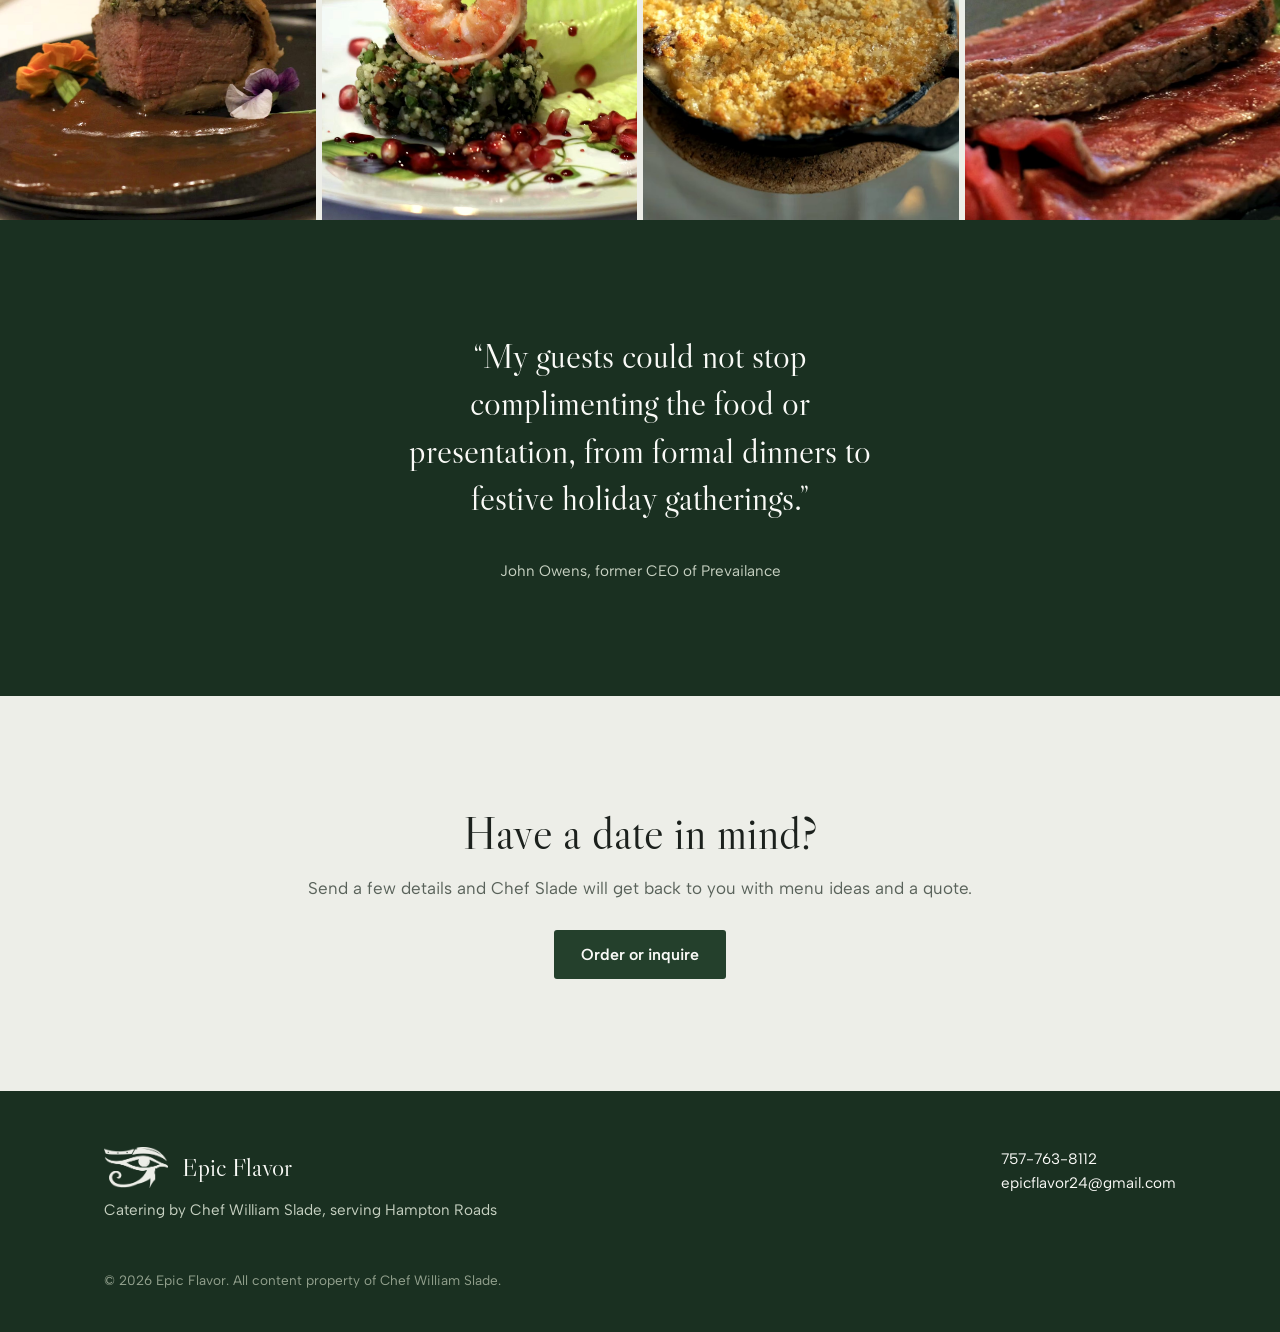
==== commit e78410ee: "Add festive holiday menu page Replace the Menus tab with a Holiday Menu button, use the chef's own m" ====
--- a/index.html
+++ b/index.html
@@ -18,10 +18,10 @@
       <button class="menu-toggle" type="button" aria-expanded="false" aria-controls="nav">Menu</button>
       <nav class="nav" id="nav" aria-label="Main">
         <a href="/index.html" aria-current="page">Home</a>
-        <a href="/menus.html">Menus</a>
         <a href="/services.html">Services</a>
         <a href="/about.html">About</a>
         <a href="/gallery.html">Gallery</a>
+        <a class="nav-holiday" href="/holiday.html"><span class="lights" aria-hidden="true"><i></i><i></i><i></i><i></i><i></i><i></i><i></i><i></i></span>Holiday Menu</a>
         <a class="nav-order" href="/order.html">Order or inquire</a>
       </nav>
     </div>
@@ -33,7 +33,7 @@
         <h1>Chef William Slade cooks for your table.</h1>
         <p>Catering, private dinners and prepared meals across Hampton Roads, from a chef with forty years in professional kitchens.</p>
         <div class="hero-actions">
-          <a class="btn btn-light" href="/menus.html">See the holiday menu</a>
+          <a class="btn btn-light" href="/holiday.html">See the holiday menu</a>
           <a class="btn btn-ghost" href="/order.html">Plan an event</a>
         </div>
       </div>
--- a/styles.css
+++ b/styles.css
@@ -251,3 +251,149 @@
 .site-footer .f-brand { display: flex; align-items: center; gap: 14px; margin-bottom: 10px; }
 .site-footer .f-brand img { width: 64px; height: auto; }
 .site-footer .f-brand span { font-family: var(--display); font-size: 1.6rem; color: var(--paper); }
+
+/* Holiday nav button with lights */
+.nav .nav-holiday {
+  position: relative; background: #8c1d22; color: #fff8ef; border: 0; border-radius: 3px;
+  padding: 9px 16px 9px; font-weight: 600; overflow: visible;
+}
+.nav .nav-holiday:hover, .nav .nav-holiday[aria-current="page"] { background: #741418; border-color: transparent; }
+.lights { position: absolute; left: 4px; right: 4px; top: -5px; height: 10px; display: flex; justify-content: space-between; pointer-events: none; }
+.lights::before { content: ""; position: absolute; left: 0; right: 0; top: 3px; height: 4px; border-top: 1px solid #2a3a2d; border-radius: 50%; }
+.lights i { position: relative; width: 6px; height: 9px; border-radius: 50% 50% 45% 45%; background: var(--c); box-shadow: 0 0 6px var(--c); }
+.lights i:nth-child(4n+1) { --c: #f2c14e; } .lights i:nth-child(4n+2) { --c: #e2463f; }
+.lights i:nth-child(4n+3) { --c: #5fbf6a; } .lights i:nth-child(4n+4) { --c: #6aa8ff; }
+@media (prefers-reduced-motion: no-preference) {
+  .lights i { animation: twinkle 2.4s ease-in-out infinite; }
+  .lights i:nth-child(2n) { animation-delay: 0.8s; } .lights i:nth-child(3n) { animation-delay: 1.6s; }
+  @keyframes twinkle { 50% { opacity: 0.45; box-shadow: none; } }
+}
+@media (max-width: 820px) { .nav .nav-holiday { text-align: center; margin-top: 14px; padding: 12px; border-bottom: 0; } .nav .nav-holiday + .nav-order { margin-top: 10px; } }
+
+/* Holiday page */
+.holiday-page { background: #f7f1e6; }
+.holiday-hero { background: #8c1d22; color: #fff8ef; padding: 0 0 clamp(48px, 7vw, 80px); overflow: hidden; }
+.holiday-hero .string { height: 34px; display: flex; justify-content: space-around; position: relative; margin-bottom: clamp(28px, 5vw, 56px); }
+.holiday-hero .string::before { content: ""; position: absolute; left: -2%; right: -2%; top: -12px; height: 30px; border-bottom: 2px solid #3b1416; border-radius: 0 0 50% 50% / 0 0 100% 100%; }
+.holiday-hero .string i { width: 10px; height: 15px; margin-top: 14px; border-radius: 50% 50% 45% 45%; background: var(--c); box-shadow: 0 0 12px var(--c); }
+.holiday-hero .string i:nth-child(4n+1) { --c: #f2c14e; } .holiday-hero .string i:nth-child(4n+2) { --c: #ff6b5e; }
+.holiday-hero .string i:nth-child(4n+3) { --c: #7fd98a; } .holiday-hero .string i:nth-child(4n+4) { --c: #8fbcff; }
+.holiday-hero .string i:nth-child(odd) { margin-top: 18px; }
+@media (prefers-reduced-motion: no-preference) {
+  .holiday-hero .string i { animation: twinkle 2.6s ease-in-out infinite; }
+  .holiday-hero .string i:nth-child(3n) { animation-delay: 0.9s; } .holiday-hero .string i:nth-child(5n) { animation-delay: 1.7s; }
+}
+.holiday-hero h1, .holiday-title { font-size: clamp(2.4rem, 5vw, 4rem); max-width: 16ch; }
+.holiday-page .menu-intro { max-width: 62ch; color: #f3e3d3; font-family: var(--serif); font-size: 1.08rem; line-height: 1.75; margin: 24px 0 28px; }
+.holiday-page .menu-intro p:first-child { font-size: 1.3rem; color: #fff8ef; }
+.holiday-page .price-toggle { background: #fff8ef; color: #8c1d22; margin: 0; }
+.holiday-page .menu-section h2 { color: #8c1d22; font-family: var(--display); }
+.holiday-page .menu-note { color: #8c1d22; font-style: italic; }
+.holiday-page .menu-section.is-band { background: var(--forest); }
+.holiday-page .menu-items .price, .holiday-page .compact-items .price { color: #8c1d22; }
+.holiday-page .menu-section.is-band .price { color: #f2c14e; }
+.holiday-menu { padding-top: clamp(48px, 7vw, 88px); }
+.holiday-page .tabs:empty { display: none; }
+.holiday-page { display: flow-root; }
+.holiday-menu { padding-bottom: clamp(48px, 7vw, 88px); }
+.holiday-menu .menu-section:last-child { margin-bottom: 0; }
+.holiday-page .menu-section.is-band h2 { color: #fff8ef; }
+/* Snow + extra lights */
+.holiday-hero { position: relative; }
+.holiday-hero .wrap { position: relative; z-index: 1; }
+.snow { position: absolute; inset: 0; pointer-events: none; overflow: hidden; }
+.snow span { position: absolute; left: var(--x); top: -2rem; color: rgba(255, 255, 255, 0.75); font-size: var(--s); }
+@media (prefers-reduced-motion: no-preference) {
+  .snow span { animation: fall var(--d) linear var(--t) infinite; }
+  @keyframes fall { to { transform: translate(18px, 760px); } }
+}
+@media (prefers-reduced-motion: reduce) {
+  .snow span:nth-child(odd) { top: 30%; } .snow span:nth-child(3n) { top: 65%; } .snow span:nth-child(4n) { top: 85%; }
+}
+.divider-snow { display: flex; justify-content: center; gap: clamp(18px, 4vw, 44px); margin: 0 0 clamp(48px, 7vw, 80px); color: #b9cbe0; }
+.divider-snow span { font-size: 1.1rem; }
+.divider-snow span:nth-child(odd) { transform: translateY(10px); font-size: 0.8rem; }
+.divider-snow span:nth-child(3n) { transform: translateY(-6px); font-size: 1.4rem; }
+.divider-lights { position: relative; margin: 0 0 clamp(48px, 7vw, 80px); }
+.divider-lights .string { height: 34px; display: flex; justify-content: space-around; position: relative; }
+.divider-lights .string::before { content: ""; position: absolute; left: 0; right: 0; top: -12px; height: 30px; border-bottom: 2px solid #4a3b2c; border-radius: 0 0 50% 50% / 0 0 100% 100%; }
+.divider-lights .string i { width: 10px; height: 15px; margin-top: 14px; border-radius: 50% 50% 45% 45%; background: var(--c); box-shadow: 0 0 10px var(--c); }
+.divider-lights .string i:nth-child(odd) { margin-top: 18px; }
+.divider-lights .string i:nth-child(4n+1) { --c: #e0a82e; } .divider-lights .string i:nth-child(4n+2) { --c: #d8453c; }
+.divider-lights .string i:nth-child(4n+3) { --c: #3fa452; } .divider-lights .string i:nth-child(4n+4) { --c: #4f86d9; }
+@media (prefers-reduced-motion: no-preference) {
+  .divider-lights .string i { animation: twinkle 2.6s ease-in-out infinite; }
+  .divider-lights .string i:nth-child(3n) { animation-delay: 0.9s; } .divider-lights .string i:nth-child(5n) { animation-delay: 1.7s; }
+}
+.holiday-page .menu-section.is-band { position: relative; }
+.holiday-page .menu-section.is-band::before { content: ""; position: absolute; left: 0; right: 0; top: 0; height: 6px;
+  background: repeating-linear-gradient(90deg, #d8453c 0 18px, #fff8ef 18px 36px); }
+
+/* Holiday: full-width hero, snow, more lights */
+.holiday-hero { position: relative; }
+.holiday-hero .wrap { position: relative; z-index: 1; }
+.holiday-hero h1.holiday-title { max-width: none; font-size: clamp(2.6rem, 5.6vw, 4.8rem); }
+.holiday-page .menu-intro { max-width: none; columns: 2 320px; column-gap: 56px; }
+.holiday-page .menu-intro p { break-inside: avoid; }
+.holiday-page .menu-intro p:first-child { column-span: all; }
+.holiday-hero .string-bottom { margin: clamp(32px, 5vw, 56px) 0 0; }
+.holiday-hero .string-bottom::before { top: -12px; }
+
+/* Light strings v2: bulbs sit on the wire */
+.light-string { position: relative; height: 46px; }
+.light-string svg { position: absolute; inset: 0 0 auto 0; width: 100%; height: 28px; overflow: visible; }
+.light-string path { fill: none; stroke: #2b2420; stroke-width: 2; }
+.light-string i {
+  position: absolute; width: 9px; height: 14px; margin-left: -4.5px; margin-top: 2px;
+  border-radius: 45% 45% 50% 50% / 40% 40% 60% 60%; background: var(--c); box-shadow: 0 0 10px var(--c);
+}
+.light-string i::before { content: ""; position: absolute; left: 2px; top: -4px; width: 5px; height: 5px; background: #2b2420; border-radius: 1px; }
+.light-string.is-hero { margin-bottom: clamp(20px, 4vw, 44px); }
+.light-string.is-hero path { stroke: #3b1416; }
+.light-string.is-divider { margin: 0 0 clamp(56px, 7vw, 88px); }
+@media (prefers-reduced-motion: no-preference) {
+  .light-string i { animation: twinkle 2.6s ease-in-out infinite; animation-delay: var(--dl); }
+}
+
+/* Holiday intro: one even column */
+.holiday-page .menu-intro { columns: auto; max-width: 68ch; }
+.holiday-page .menu-intro p { margin: 0 0 14px; }
+
+/* Festive order call to action */
+.holiday-cta { background: #f7f1e6; position: relative; overflow: hidden; }
+.holiday-cta h2 { color: #8c1d22; }
+.btn-candy {
+  position: relative; color: #8c1d22; background: #fff; font-size: 1.1rem; padding: 16px 34px;
+  border: 0; border-radius: 999px;
+  box-shadow: 0 0 0 6px #fff, 0 0 0 8px #e9d9c4;
+}
+.btn-candy::before {
+  content: ""; position: absolute; inset: -6px; border-radius: inherit; z-index: -1;
+  background: repeating-linear-gradient(-45deg, #c8282e 0 10px, #fff 10px 20px);
+}
+.btn-candy { isolation: isolate; box-shadow: 0 6px 18px rgba(140, 29, 34, 0.18); }
+.btn-candy:hover { background: #fff8ef; }
+.peppermint {
+  position: absolute; width: clamp(70px, 9vw, 120px); aspect-ratio: 1; border-radius: 50%;
+  background: repeating-conic-gradient(#c8282e 0 22.5deg, #fff 22.5deg 45deg);
+  box-shadow: inset 0 0 0 5px #fff, 0 8px 20px rgba(0,0,0,0.12); opacity: 0.95;
+}
+.peppermint::after { content: ""; position: absolute; inset: 38%; border-radius: 50%; background: #fff; }
+.peppermint.p1 { left: 8%; top: 22%; transform: rotate(12deg); }
+.peppermint.p2 { right: 9%; bottom: 18%; width: clamp(54px, 7vw, 90px); }
+@media (max-width: 820px) { .peppermint { display: none; } }
+.holiday-hero .wrap { text-align: center; }
+.holiday-hero h1.holiday-title { margin: 0 auto; }
+.holiday-page .menu-intro { margin-left: auto; margin-right: auto; max-width: 64ch; }
+.peppermint { background: repeating-conic-gradient(#c8282e 0 30deg, #fff 30deg 60deg); }
+.peppermint::after { inset: 30%; background: #fff; box-shadow: 0 0 0 2px #c8282e; }
+.btn-candy { border: 6px solid transparent; padding: 14px 32px;
+  background: linear-gradient(#fff, #fff) padding-box, repeating-linear-gradient(-45deg, #c8282e 0 9px, #fff 9px 18px) border-box; }
+.btn-candy:hover { background: linear-gradient(#fff8ef, #fff8ef) padding-box, repeating-linear-gradient(-45deg, #c8282e 0 9px, #fff 9px 18px) border-box; }
+.btn-candy::before { content: none; }
+.peppermint { background: repeating-conic-gradient(from 10deg, #c8282e 0 18deg, #fff 18deg 45deg); box-shadow: inset 0 0 0 4px #fff, 0 0 0 2px #e6d5c0, 0 8px 20px rgba(0,0,0,0.1); }
+.peppermint::after { inset: 44%; box-shadow: none; }
+.holiday-cta { padding-top: clamp(32px, 5vw, 56px); }
+.holiday-cta p { max-width: 46ch; margin-left: auto; margin-right: auto; }
+.peppermint.p1 { left: 10%; top: 30%; }
+.peppermint.p2 { right: 11%; bottom: 22%; }
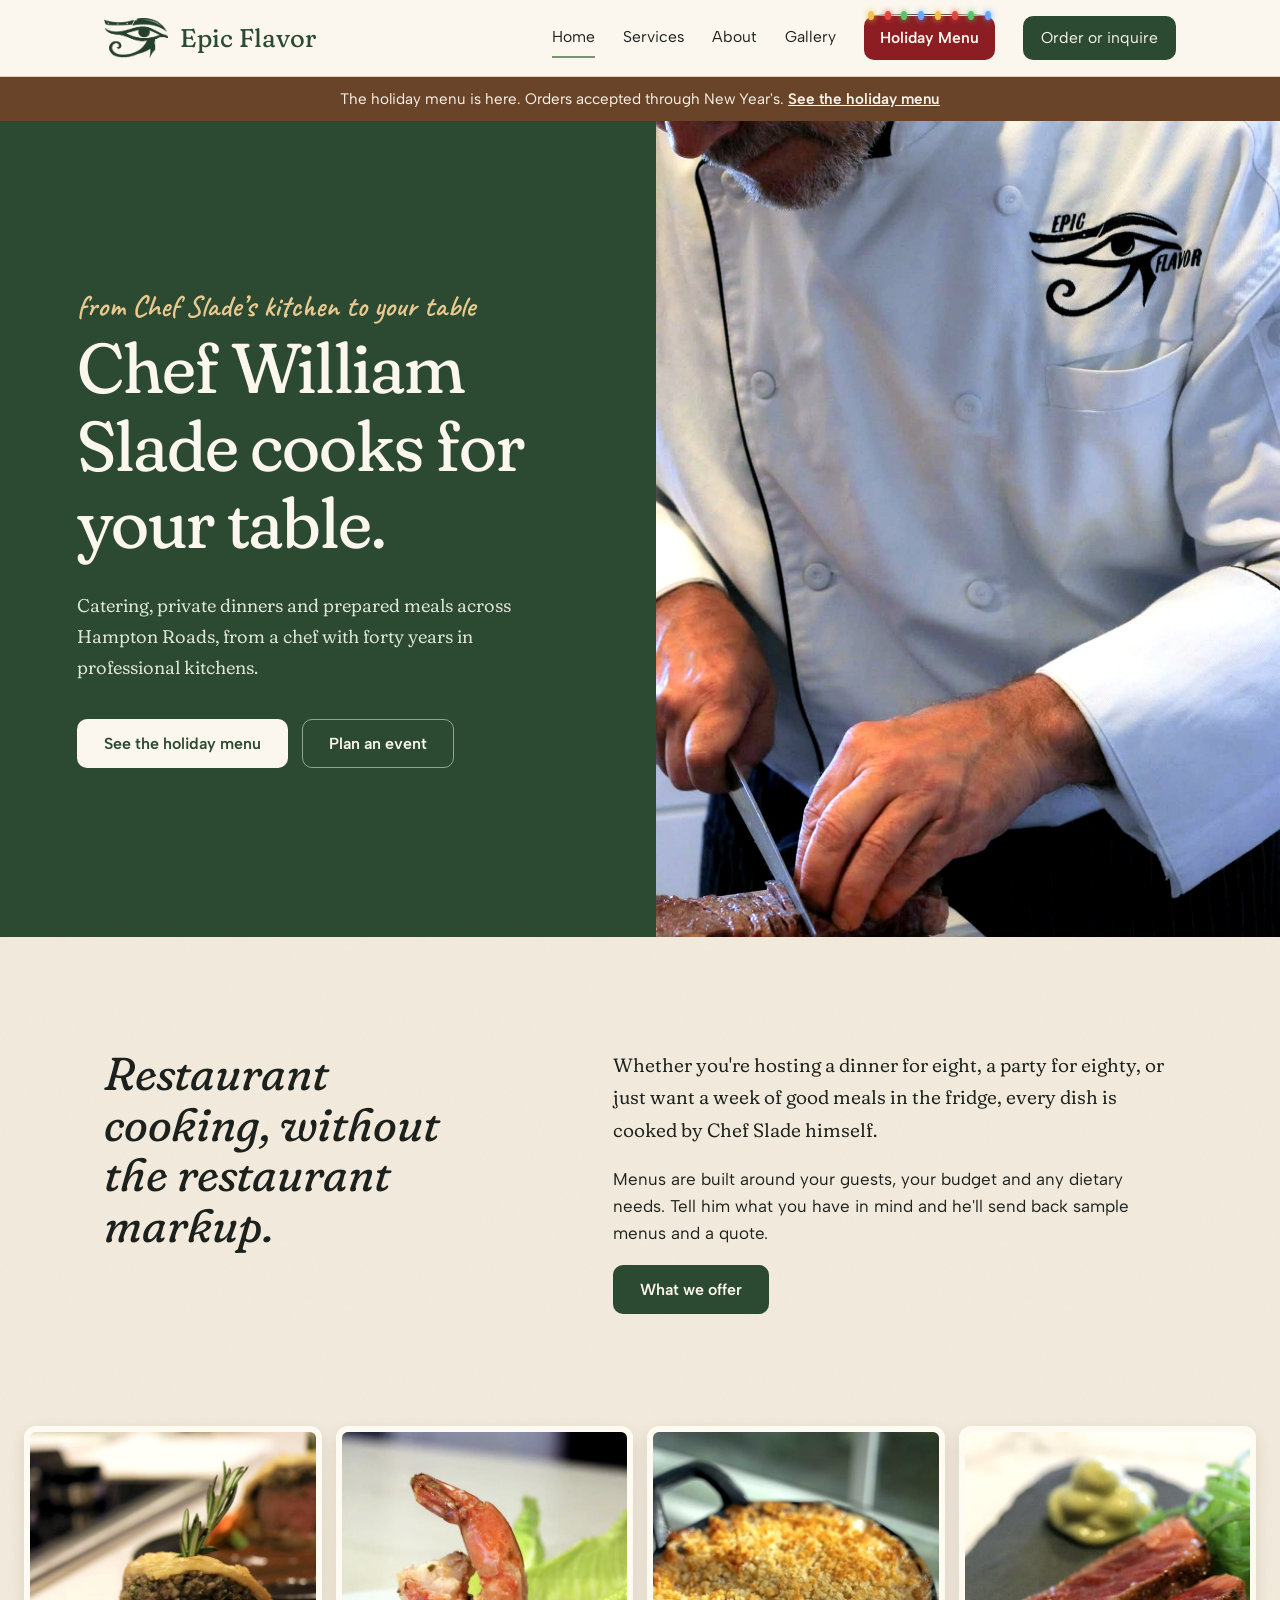
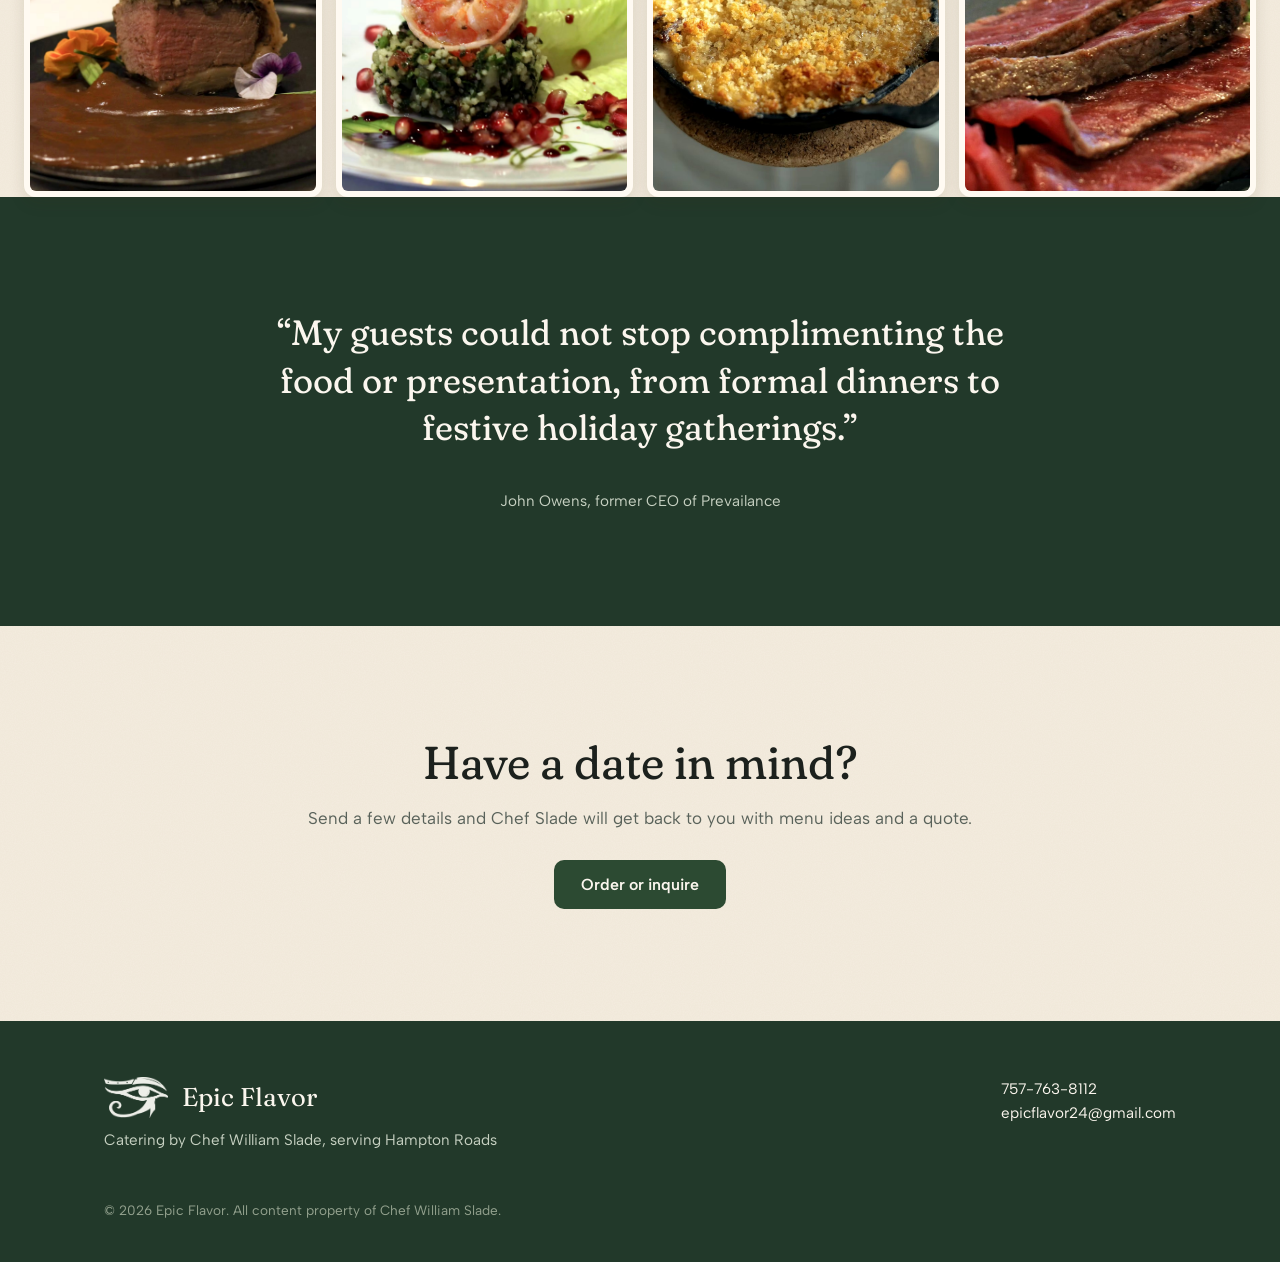
==== commit c9f47a79: "Give the site a warmer, homey look Softer Fraunces headings with self-hosted fonts, a handwritten no" ====
--- a/index.html
+++ b/index.html
@@ -6,9 +6,6 @@
   <title>Epic Flavor | Catering by Chef William Slade</title>
   <meta name="description" content="Chef-made catering, private dinners and prepared meals in Hampton Roads by Chef William Slade.">
   <link rel="icon" href="/images/logo-mark.png">
-  <link rel="preconnect" href="https://fonts.googleapis.com">
-  <link rel="preconnect" href="https://fonts.gstatic.com" crossorigin>
-  <link href="https://fonts.googleapis.com/css2?family=Albert+Sans:wght@400;500;600&family=Libre+Caslon+Display&family=Libre+Caslon+Text:ital@0;1&display=swap" rel="stylesheet">
   <link rel="stylesheet" href="/styles.css">
 </head>
 <body>
@@ -30,6 +27,7 @@
   <main>
     <section class="hero">
       <div class="hero-text">
+        <p class="hand-note">from Chef Slade&rsquo;s kitchen to your table</p>
         <h1>Chef William Slade cooks for your table.</h1>
         <p>Catering, private dinners and prepared meals across Hampton Roads, from a chef with forty years in professional kitchens.</p>
         <div class="hero-actions">
--- a/styles.css
+++ b/styles.css
@@ -1,3 +1,9 @@
+@font-face { font-family: "Fraunces"; src: url(/fonts/fraunces-latin-full-normal.woff2) format("woff2"); font-weight: 100 900; font-display: swap; }
+@font-face { font-family: "Fraunces"; src: url(/fonts/fraunces-latin-full-italic.woff2) format("woff2"); font-weight: 100 900; font-style: italic; font-display: swap; }
+@font-face { font-family: "Caveat"; src: url(/fonts/caveat-latin-600-normal.woff2) format("woff2"); font-weight: 600; font-display: swap; }
+@font-face { font-family: "Albert Sans"; src: url(/fonts/albert-sans-latin-400-normal.woff2) format("woff2"); font-weight: 400; font-display: swap; }
+@font-face { font-family: "Albert Sans"; src: url(/fonts/albert-sans-latin-500-normal.woff2) format("woff2"); font-weight: 500; font-display: swap; }
+@font-face { font-family: "Albert Sans"; src: url(/fonts/albert-sans-latin-600-normal.woff2) format("woff2"); font-weight: 600; font-display: swap; }
 :root {
   --linen: #edeee8;
   --paper: #fafaf7;
@@ -397,3 +403,38 @@
 .holiday-cta p { max-width: 46ch; margin-left: auto; margin-right: auto; }
 .peppermint.p1 { left: 10%; top: 30%; }
 .peppermint.p2 { right: 11%; bottom: 22%; }
+
+/* ---------- Homey preview ---------- */
+:root {
+  --linen: #f4ecdf; --paper: #fbf6ee; --forest: #2c4a32; --forest-deep: #22392a; --line: #ddd0bc;
+  --display: "Fraunces", Georgia, serif; --serif: "Fraunces", Georgia, serif;
+}
+body {
+  background-color: var(--linen);
+  background-image: url("data:image/svg+xml,%3Csvg xmlns='http://www.w3.org/2000/svg' width='180' height='180'%3E%3Cfilter id='n'%3E%3CfeTurbulence type='fractalNoise' baseFrequency='.9' numOctaves='2' stitchTiles='stitch'/%3E%3CfeColorMatrix values='0 0 0 0 .45 0 0 0 0 .35 0 0 0 0 .2 0 0 0 .07 0'/%3E%3C/filter%3E%3Crect width='100%25' height='100%25' filter='url(%23n)'/%3E%3C/svg%3E");
+}
+h1, h2, h3, .brand span, .quote blockquote p { font-family: var(--display); font-variation-settings: "SOFT" 100, "WONK" 1; font-weight: 400; }
+h1 { letter-spacing: -0.015em; }
+.lead, .hero-text p { font-family: var(--serif); font-variation-settings: "SOFT" 100; font-weight: 350; }
+.btn, .nav .nav-order, .nav .nav-holiday { border-radius: 10px; }
+.hand-note { font-family: "Caveat", cursive; font-weight: 600; font-size: 1.7rem; color: #e9c98f; margin: 0 0 6px !important; transform: rotate(-2deg); transform-origin: left; }
+.hero { background-color: var(--forest); }
+.hero-photo img { border-radius: 0; }
+.strip { gap: 14px; padding: 0 14px; background: transparent; }
+.strip img { border-radius: 12px; border: 6px solid #fffaf2; box-shadow: 0 6px 16px rgba(60, 40, 20, 0.12); }
+.strip img:nth-child(odd) { transform: rotate(-1.2deg); } .strip img:nth-child(even) { transform: rotate(1deg); }
+.quote { background-color: var(--forest-deep); }
+.signature { font-family: "Caveat", cursive; font-weight: 600; font-size: 1.9rem; color: #e9c98f; margin-top: 18px; transform: rotate(-1.5deg); }
+.intro-grid h2 { font-style: italic; }
+.site-header { background: var(--paper); }
+
+.strip { padding: 0 24px; }
+.hero-text .hand-note { font-family: "Caveat", cursive; font-weight: 600; font-size: 1.9rem; color: #e9c98f; line-height: 1.1; margin: 0 0 10px; max-width: none; }
+.service img, .about-grid img { border-radius: 12px; border: 8px solid #fffaf2; box-shadow: 0 8px 22px rgba(60, 40, 20, 0.13); }
+.service:nth-child(odd) img { transform: rotate(-1deg); } .service:nth-child(even) img { transform: rotate(1deg); }
+.about-grid img { transform: rotate(-1.5deg); }
+.gallery { gap: 14px; }
+.gallery figure { border-radius: 10px; border: 6px solid #fffaf2; box-shadow: 0 6px 16px rgba(60, 40, 20, 0.12); }
+.gallery img { border-radius: 4px; }
+.strip img:nth-child(odd), .strip img:nth-child(even) { transform: none; }
+.quote blockquote { max-width: 44em; }
